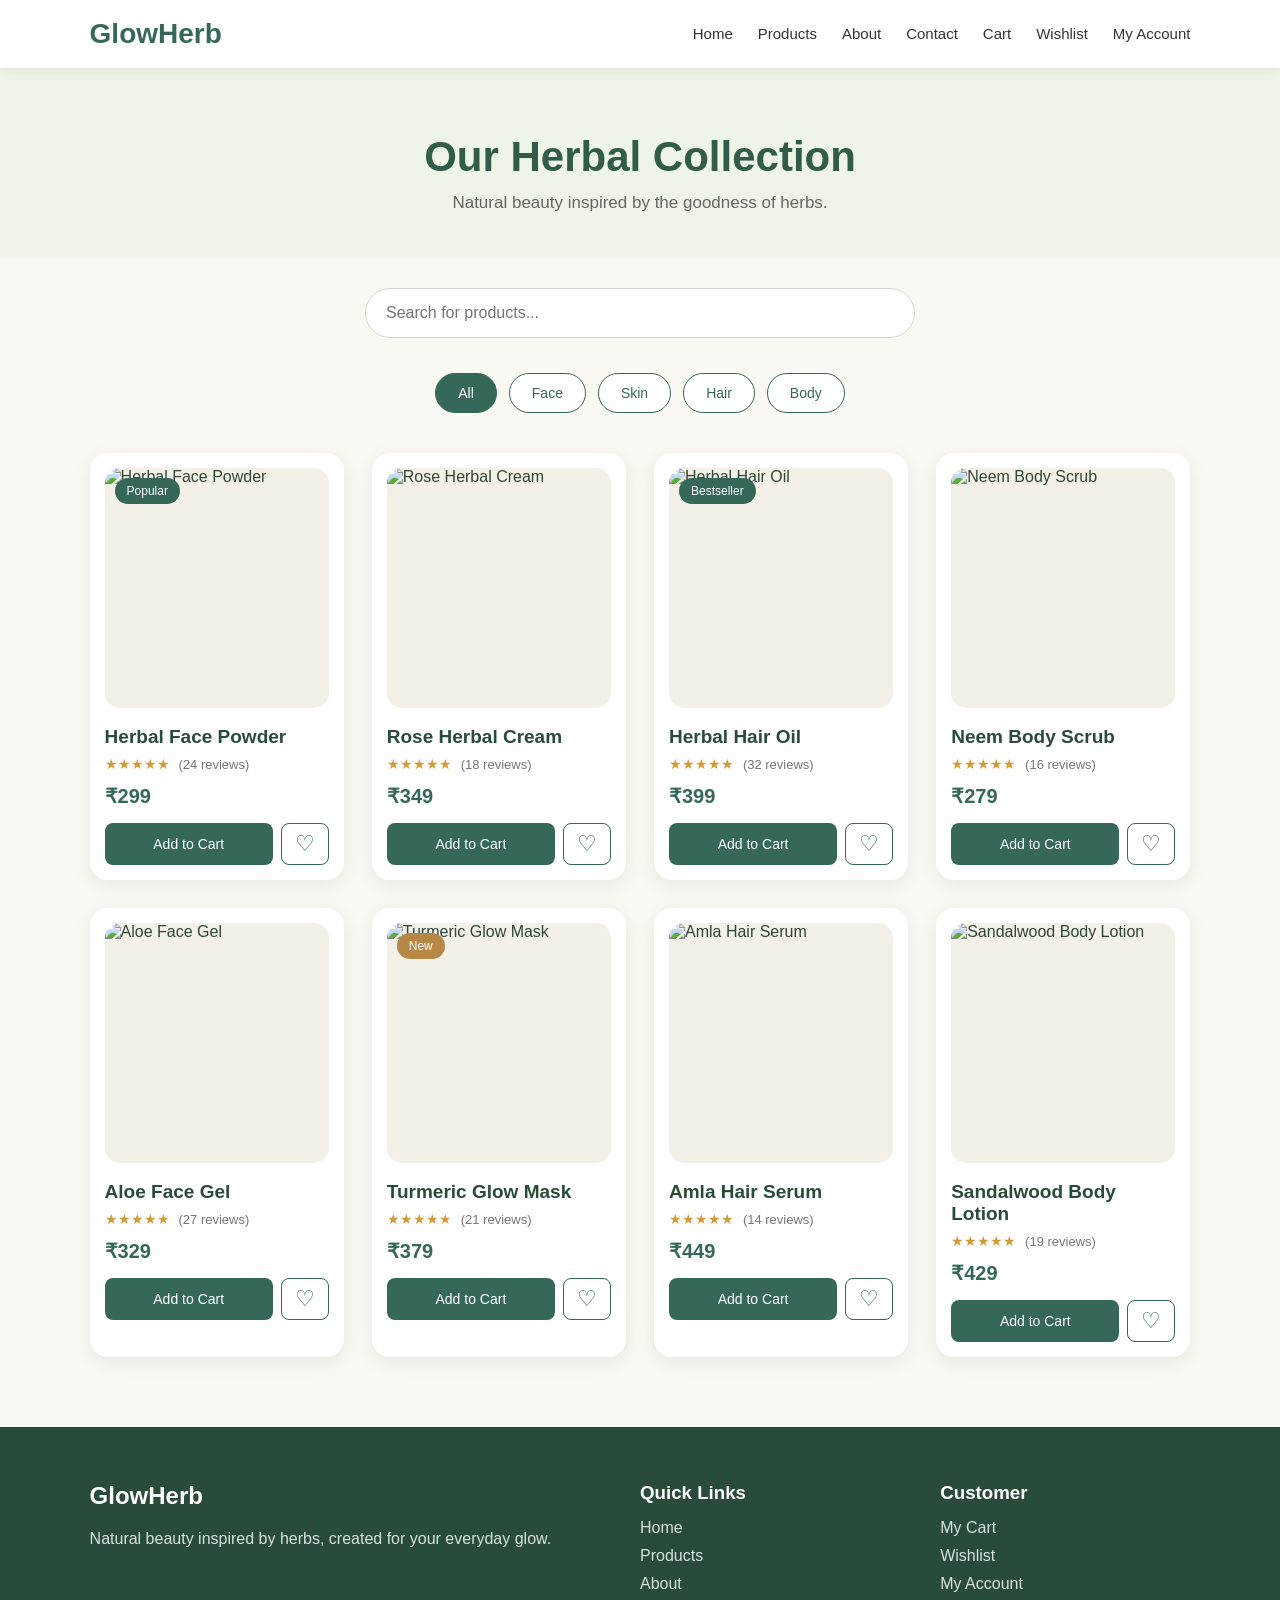
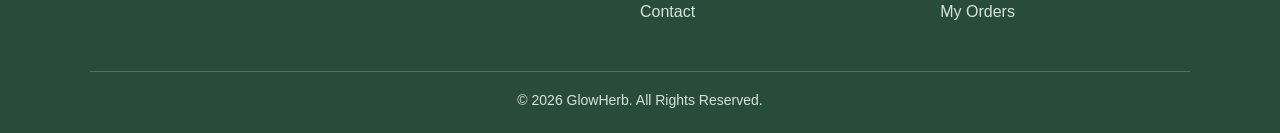
==== products.html @ 76fd3107 "first commit" ====
<!DOCTYPE html>
<html lang="en">

<head>

    <meta charset="UTF-8">

    <meta name="viewport"
          content="width=device-width, initial-scale=1.0">

    <title>GlowHerb | Products</title>

    <style>

        * {
            margin: 0;
            padding: 0;
            box-sizing: border-box;
        }

        body {
            font-family: Arial, sans-serif;
            background: #faf8f2;
            color: #2f4638;
        }

        /* =========================
           NAVBAR
        ========================= */

        .navbar {
            background: #ffffff;
            padding: 18px 7%;
            display: flex;
            align-items: center;
            justify-content: space-between;
            box-shadow: 0 2px 12px rgba(0,0,0,0.08);
            position: sticky;
            top: 0;
            z-index: 1000;
        }

        .logo {
            font-size: 28px;
            font-weight: bold;
            color: #356859;
            text-decoration: none;
        }

        .nav {
            list-style: none;
            display: flex;
            align-items: center;
            gap: 25px;
        }

        .nav li a {
            text-decoration: none;
            color: #333;
            font-size: 15px;
            font-weight: 500;
            transition: 0.3s;
        }

        .nav li a:hover {
            color: #356859;
        }

        /* =========================
           PAGE HEADER
        ========================= */

        .page-header {
            text-align: center;
            padding: 65px 20px 45px;
            background: #eef4e8;
        }

        .page-header h1 {
            font-size: 42px;
            color: #315c48;
            margin-bottom: 12px;
        }

        .page-header p {
            color: #666;
            font-size: 17px;
        }

        /* =========================
           SEARCH
        ========================= */

        .search-section {
            text-align: center;
            padding: 30px 20px 10px;
        }

        .search-box {
            width: 100%;
            max-width: 550px;
            padding: 15px 20px;
            border: 1px solid #d5d5d5;
            border-radius: 30px;
            font-size: 16px;
            outline: none;
            background: white;
        }

        .search-box:focus {
            border-color: #356859;
        }

        /* =========================
           CATEGORIES
        ========================= */

        .categories {
            display: flex;
            justify-content: center;
            flex-wrap: wrap;
            gap: 12px;
            padding: 25px 20px 40px;
        }

        .category-btn {
            border: 1px solid #356859;
            background: white;
            color: #356859;
            padding: 11px 22px;
            border-radius: 25px;
            cursor: pointer;
            font-size: 14px;
            transition: 0.3s;
        }

        .category-btn:hover,
        .category-btn.active {
            background: #356859;
            color: white;
        }

        /* =========================
           PRODUCTS
        ========================= */

        .products-container {
            width: 86%;
            max-width: 1250px;
            margin: auto;
            padding-bottom: 70px;
        }

        .product-grid {
            display: grid;
            grid-template-columns: repeat(4, 1fr);
            gap: 28px;
        }

        /* =========================
           PRODUCT CARD
        ========================= */

        .shop-product-card {
            background: white;
            border-radius: 18px;
            padding: 15px;
            box-shadow: 0 5px 20px rgba(0,0,0,0.07);
            transition: 0.3s;
            position: relative;
        }

        .shop-product-card:hover {
            transform: translateY(-7px);
            box-shadow: 0 10px 28px rgba(0,0,0,0.12);
        }

        /* =========================
           PRODUCT IMAGE
        ========================= */

        .product-image {
            width: 100%;
            height: 240px;
            overflow: hidden;
            border-radius: 15px;
            background: #f3f0e8;
            margin-bottom: 18px;
        }

        .product-image img {
            width: 100%;
            height: 100%;
            object-fit: cover;
            display: block;
            transition: 0.4s ease;
        }

        .shop-product-card:hover
        .product-image img {
            transform: scale(1.06);
        }

        /* =========================
           BADGE
        ========================= */

        .badge {
            position: absolute;
            top: 25px;
            left: 25px;
            background: #356859;
            color: white;
            padding: 6px 12px;
            border-radius: 20px;
            font-size: 12px;
            z-index: 2;
        }

        .badge.new {
            background: #b88746;
        }

        /* =========================
           PRODUCT INFO
        ========================= */

        .product-info h3 {
            font-size: 19px;
            margin-bottom: 8px;
            color: #294c3a;
        }

        .product-info h3 a {
            text-decoration: none;
            color: inherit;
        }

        .product-info h3 a:hover {
            color: #356859;
        }

        .rating {
            color: #d39a38;
            font-size: 14px;
            margin-bottom: 8px;
        }

        .reviews {
            color: #777;
            font-size: 13px;
            margin-left: 5px;
        }

        .price {
            font-size: 20px;
            font-weight: bold;
            color: #356859;
            margin: 12px 0 15px;
        }

        /* =========================
           BUTTONS
        ========================= */

        .product-actions {
            display: flex;
            gap: 8px;
        }

        .cart-btn {
            flex: 1;
            border: none;
            background: #356859;
            color: white;
            padding: 12px 8px;
            border-radius: 8px;
            cursor: pointer;
            font-size: 14px;
            transition: 0.3s;
        }

        .cart-btn:hover {
            background: #294f40;
        }

        .wishlist-btn {
            width: 48px;
            height: 42px;
            border: 1px solid #356859;
            background: white;
            color: #356859;
            border-radius: 8px;
            cursor: pointer;
            font-size: 22px;
            transition: 0.2s;
        }

        .wishlist-btn:hover {
            background: #eef4e8;
            transform: scale(1.05);
        }

        .wishlist-btn.liked {
            color: #d45b5b;
            border-color: #d45b5b;
        }

        /* =========================
           NO PRODUCTS
        ========================= */

        #noProducts {
            display: none;
            text-align: center;
            padding: 50px;
            color: #777;
            font-size: 18px;
        }

        /* =========================
           FOOTER
        ========================= */

        .footer {
            background: #294c3a;
            color: white;
            padding: 55px 7% 25px;
        }

        .footer-content {
            display: grid;
            grid-template-columns: 2fr 1fr 1fr;
            gap: 50px;
            max-width: 1200px;
            margin: auto;
        }

        .footer h2 {
            margin-bottom: 15px;
        }

        .footer h3 {
            margin-bottom: 15px;
        }

        .footer p {
            color: #d8e2dc;
            line-height: 1.7;
        }

        .footer ul {
            list-style: none;
        }

        .footer ul li {
            margin-bottom: 10px;
        }

        .footer ul li a {
            color: #d8e2dc;
            text-decoration: none;
        }

        .footer ul li a:hover {
            color: white;
        }

        .footer-bottom {
            text-align: center;
            border-top: 1px solid rgba(255,255,255,0.2);
            margin-top: 40px;
            padding-top: 20px;
            color: #d8e2dc;
            font-size: 14px;
        }

        /* =========================
           RESPONSIVE
        ========================= */

        @media (max-width: 1000px) {

            .product-grid {
                grid-template-columns: repeat(2, 1fr);
            }

            .nav {
                gap: 15px;
            }

        }

        @media (max-width: 700px) {

            .navbar {
                flex-direction: column;
                gap: 15px;
            }

            .nav {
                flex-wrap: wrap;
                justify-content: center;
            }

            .page-header h1 {
                font-size: 32px;
            }

            .products-container {
                width: 92%;
            }

            .product-grid {
                grid-template-columns: 1fr;
            }

            .footer-content {
                grid-template-columns: 1fr;
                gap: 30px;
            }

        }

    </style>

</head>


<body>


<!-- =========================
     NAVBAR
========================= -->

<header class="navbar">

    <a href="index.html" class="logo">
        GlowHerb
    </a>

    <ul class="nav">

        <li>
            <a href="index.html">Home</a>
        </li>

        <li>
            <a href="products.html">Products</a>
        </li>

        <li>
            <a href="about.html">About</a>
        </li>

        <li>
            <a href="contact.html">Contact</a>
        </li>

        <li>
            <a href="cart.html">Cart</a>
        </li>

        <li>
            <a href="wishlist.html">Wishlist</a>
        </li>

        <li>
            <a href="account.html">My Account</a>
        </li>

    </ul>

</header>


<!-- =========================
     PAGE HEADER
========================= -->

<section class="page-header">

    <h1>Our Herbal Collection</h1>

    <p>
        Natural beauty inspired by the goodness of herbs.
    </p>

</section>


<!-- =========================
     SEARCH
========================= -->

<section class="search-section">

    <input
        type="text"
        id="productSearch"
        class="search-box"
        placeholder="Search for products..."
        onkeyup="searchProducts()"
    >

</section>


<!-- =========================
     CATEGORIES
========================= -->

<div class="categories">

    <button
        class="category-btn active"
        onclick="filterProducts('all', this)">
        All
    </button>

    <button
        class="category-btn"
        onclick="filterProducts('face', this)">
        Face
    </button>

    <button
        class="category-btn"
        onclick="filterProducts('skin', this)">
        Skin
    </button>

    <button
        class="category-btn"
        onclick="filterProducts('hair', this)">
        Hair
    </button>

    <button
        class="category-btn"
        onclick="filterProducts('body', this)">
        Body
    </button>

</div>


<!-- =========================
     PRODUCTS
========================= -->

<section class="products-container">

    <div class="product-grid">


        <!-- 1. HERBAL FACE POWDER -->

        <div
            class="shop-product-card"
            data-category="face"
            data-name="Herbal Face Powder">

            <span class="badge">
                Popular
            </span>

            <div class="product-image">

                <img
                    src="https://encrypted-tbn0.gstatic.com/images?q=tbn:ANd9GcRlNPXxjbjPH6I9CzUcikBup8rhagsNRQUL-su1qIXGRQ&s=10"
                    alt="Herbal Face Powder"
                >

            </div>

            <div class="product-info">

                <h3>
                    <a href="product-details.html">
                        Herbal Face Powder
                    </a>
                </h3>

                <div class="rating">
                    ★★★★★
                    <span class="reviews">
                        (24 reviews)
                    </span>
                </div>

                <div class="price">
                    ₹299
                </div>

                <div class="product-actions">

                    <button
                        class="cart-btn"
                        onclick="addToCart('Herbal Face Powder', 299)">
                        Add to Cart
                    </button>

                    <button
                        class="wishlist-btn"
                        onclick="addToWishlist('Herbal Face Powder', this)">
                        ♡
                    </button>

                </div>

            </div>

        </div>


        <!-- 2. ROSE HERBAL CREAM -->

        <div
            class="shop-product-card"
            data-category="skin"
            data-name="Rose Herbal Cream">

            <div class="product-image">

                <img
                    src="https://encrypted-tbn0.gstatic.com/images?q=tbn:ANd9GcQlZIPCEudwaJ6YuY3DIQvdjZsKfqi0HrUOlmPJVa4z7g&s"
                    alt="Rose Herbal Cream"
                >

            </div>

            <div class="product-info">

                <h3>
                    <a href="product-details.html">
                        Rose Herbal Cream
                    </a>
                </h3>

                <div class="rating">
                    ★★★★★
                    <span class="reviews">
                        (18 reviews)
                    </span>
                </div>

                <div class="price">
                    ₹349
                </div>

                <div class="product-actions">

                    <button
                        class="cart-btn"
                        onclick="addToCart('Rose Herbal Cream', 349)">
                        Add to Cart
                    </button>

                    <button
                        class="wishlist-btn"
                        onclick="addToWishlist('Rose Herbal Cream', this)">
                        ♡
                    </button>

                </div>

            </div>

        </div>


        <!-- 3. HERBAL HAIR OIL -->

        <div
            class="shop-product-card"
            data-category="hair"
            data-name="Herbal Hair Oil">

            <span class="badge">
                Bestseller
            </span>

            <div class="product-image">

                <img
                    src="https://encrypted-tbn0.gstatic.com/images?q=tbn:ANd9GcTChn31-YsgSyecou66Lh6prMOEFir3QmkPQ3OW1TYmJA&s"
                    alt="Herbal Hair Oil"
                >

            </div>

            <div class="product-info">

                <h3>
                    <a href="product-details.html">
                        Herbal Hair Oil
                    </a>
                </h3>

                <div class="rating">
                    ★★★★★
                    <span class="reviews">
                        (32 reviews)
                    </span>
                </div>

                <div class="price">
                    ₹399
                </div>

                <div class="product-actions">

                    <button
                        class="cart-btn"
                        onclick="addToCart('Herbal Hair Oil', 399)">
                        Add to Cart
                    </button>

                    <button
                        class="wishlist-btn"
                        onclick="addToWishlist('Herbal Hair Oil', this)">
                        ♡
                    </button>

                </div>

            </div>

        </div>


        <!-- 4. NEEM BODY SCRUB -->

        <div
            class="shop-product-card"
            data-category="body"
            data-name="Neem Body Scrub">

            <div class="product-image">

                <img
                    src="https://encrypted-tbn0.gstatic.com/images?q=tbn:ANd9GcSsRPvSOndncdkDQ1PsW2mw-Use1zsET8Bz9TQ4KHgz7g&s=10"
                    alt="Neem Body Scrub"
                >

            </div>

            <div class="product-info">

                <h3>
                    <a href="product-details.html">
                        Neem Body Scrub
                    </a>
                </h3>

                <div class="rating">
                    ★★★★★
                    <span class="reviews">
                        (16 reviews)
                    </span>
                </div>

                <div class="price">
                    ₹279
                </div>

                <div class="product-actions">

                    <button
                        class="cart-btn"
                        onclick="addToCart('Neem Body Scrub', 279)">
                        Add to Cart
                    </button>

                    <button
                        class="wishlist-btn"
                        onclick="addToWishlist('Neem Body Scrub', this)">
                        ♡
                    </button>

                </div>

            </div>

        </div>


        <!-- 5. ALOE FACE GEL -->

        <div
            class="shop-product-card"
            data-category="face"
            data-name="Aloe Face Gel">

            <div class="product-image">

                <img
                    src="https://encrypted-tbn0.gstatic.com/images?q=tbn:ANd9GcSG_GAJhB9DFfA7eRcF2cw6TBQVV1kiGZ0d4QGWmfQpyQ&s"
                    alt="Aloe Face Gel"
                >

            </div>

            <div class="product-info">

                <h3>
                    <a href="product-details.html">
                        Aloe Face Gel
                    </a>
                </h3>

                <div class="rating">
                    ★★★★★
                    <span class="reviews">
                        (27 reviews)
                    </span>
                </div>

                <div class="price">
                    ₹329
                </div>

                <div class="product-actions">

                    <button
                        class="cart-btn"
                        onclick="addToCart('Aloe Face Gel', 329)">
                        Add to Cart
                    </button>

                    <button
                        class="wishlist-btn"
                        onclick="addToWishlist('Aloe Face Gel', this)">
                        ♡
                    </button>

                </div>

            </div>

        </div>


        <!-- 6. TURMERIC GLOW MASK -->

        <div
            class="shop-product-card"
            data-category="skin"
            data-name="Turmeric Glow Mask">

            <span class="badge new">
                New
            </span>

            <div class="product-image">

                <img
                    src="https://encrypted-tbn0.gstatic.com/images?q=tbn:ANd9GcQroCTt0hyo6QmTR_OoLbaa2XeKbjiqdY_B5GiTilGGKw&s=10"
                    alt="Turmeric Glow Mask"
                >

            </div>

            <div class="product-info">

                <h3>
                    <a href="product-details.html">
                        Turmeric Glow Mask
                    </a>
                </h3>

                <div class="rating">
                    ★★★★★
                    <span class="reviews">
                        (21 reviews)
                    </span>
                </div>

                <div class="price">
                    ₹379
                </div>

                <div class="product-actions">

                    <button
                        class="cart-btn"
                        onclick="addToCart('Turmeric Glow Mask', 379)">
                        Add to Cart
                    </button>

                    <button
                        class="wishlist-btn"
                        onclick="addToWishlist('Turmeric Glow Mask', this)">
                        ♡
                    </button>

                </div>

            </div>

        </div>


        <!-- 7. AMLA HAIR SERUM -->

        <div
            class="shop-product-card"
            data-category="hair"
            data-name="Amla Hair Serum">

            <div class="product-image">

                <img
                    src="https://encrypted-tbn0.gstatic.com/images?q=tbn:ANd9GcRXXQjsYiYeZhdb4OSDiE7cIADjf6LnVVhhQ9aerqqoLQ&s=10"
                    alt="Amla Hair Serum"
                >

            </div>

            <div class="product-info">

                <h3>
                    <a href="product-details.html">
                        Amla Hair Serum
                    </a>
                </h3>

                <div class="rating">
                    ★★★★★
                    <span class="reviews">
                        (14 reviews)
                    </span>
                </div>

                <div class="price">
                    ₹449
                </div>

                <div class="product-actions">

                    <button
                        class="cart-btn"
                        onclick="addToCart('Amla Hair Serum', 449)">
                        Add to Cart
                    </button>

                    <button
                        class="wishlist-btn"
                        onclick="addToWishlist('Amla Hair Serum', this)">
                        ♡
                    </button>

                </div>

            </div>

        </div>


        <!-- 8. SANDALWOOD BODY LOTION -->

        <div
            class="shop-product-card"
            data-category="body"
            data-name="Sandalwood Body Lotion">

            <div class="product-image">

                <img
                    src="https://encrypted-tbn0.gstatic.com/images?q=tbn:ANd9GcQoY1R7y7E48O2o6ID4LT_a1xLciwm7qNx3wDuEMatw9w&s"
                    alt="Sandalwood Body Lotion"
                >

            </div>

            <div class="product-info">

                <h3>
                    <a href="product-details.html">
                        Sandalwood Body Lotion
                    </a>
                </h3>

                <div class="rating">
                    ★★★★★
                    <span class="reviews">
                        (19 reviews)
                    </span>
                </div>

                <div class="price">
                    ₹429
                </div>

                <div class="product-actions">

                    <button
                        class="cart-btn"
                        onclick="addToCart('Sandalwood Body Lotion', 429)">
                        Add to Cart
                    </button>

                    <button
                        class="wishlist-btn"
                        onclick="addToWishlist('Sandalwood Body Lotion', this)">
                        ♡
                    </button>

                </div>

            </div>

        </div>


    </div>


    <div id="noProducts">
        No products found. Try another search.
    </div>

</section>


<!-- =========================
     FOOTER
========================= -->

<footer class="footer">

    <div class="footer-content">

        <div>

            <h2>
                GlowHerb
            </h2>

            <p>
                Natural beauty inspired by herbs,
                created for your everyday glow.
            </p>

        </div>


        <div>

            <h3>
                Quick Links
            </h3>

            <ul>

                <li>
                    <a href="index.html">
                        Home
                    </a>
                </li>

                <li>
                    <a href="products.html">
                        Products
                    </a>
                </li>

                <li>
                    <a href="about.html">
                        About
                    </a>
                </li>

                <li>
                    <a href="contact.html">
                        Contact
                    </a>
                </li>

            </ul>

        </div>


        <div>

            <h3>
                Customer
            </h3>

            <ul>

                <li>
                    <a href="cart.html">
                        My Cart
                    </a>
                </li>

                <li>
                    <a href="wishlist.html">
                        Wishlist
                    </a>
                </li>

                <li>
                    <a href="account.html">
                        My Account
                    </a>
                </li>

                <li>
                    <a href="orders.html">
                        My Orders
                    </a>
                </li>

            </ul>

        </div>

    </div>


    <div class="footer-bottom">

        © 2026 GlowHerb. All Rights Reserved.

    </div>

</footer>


<script>

    /* =========================
       ADD TO CART
    ========================= */

    function addToCart(name, price) {

        let cart =
            JSON.parse(
                localStorage.getItem("cart")
            ) || [];

        let existingProduct =
            cart.find(
                product =>
                product.name === name
            );

        if (existingProduct) {

            existingProduct.quantity++;

        } else {

            cart.push({

                name: name,

                price: price,

                quantity: 1

            });

        }

        localStorage.setItem(
            "cart",
            JSON.stringify(cart)
        );

        alert(
            name +
            " added to cart!"
        );

    }


    /* =========================
       ADD TO WISHLIST
    ========================= */

    function addToWishlist(name, button) {

        let wishlist =
            JSON.parse(
                localStorage.getItem("wishlist")
            ) || [];

        if (
            wishlist.includes(name)
        ) {

            alert(
                name +
                " is already in your wishlist!"
            );

            button.innerHTML = "♥";

            button.classList.add(
                "liked"
            );

            return;

        }

        wishlist.push(name);

        localStorage.setItem(
            "wishlist",
            JSON.stringify(wishlist)
        );

        button.innerHTML = "♥";

        button.classList.add(
            "liked"
        );

        alert(
            name +
            " added to wishlist!"
        );

    }


    /* =========================
       FILTER PRODUCTS
    ========================= */

    function filterProducts(
        category,
        button
    ) {

        const products =
            document.querySelectorAll(
                ".shop-product-card"
            );

        const buttons =
            document.querySelectorAll(
                ".category-btn"
            );

        buttons.forEach(
            function(btn) {

                btn.classList.remove(
                    "active"
                );

            }
        );

        if (button) {

            button.classList.add(
                "active"
            );

        }

        let visibleProducts = 0;

        products.forEach(
            function(product) {

                const productCategory =
                    product.getAttribute(
                        "data-category"
                    );

                if (
                    category === "all" ||
                    productCategory === category
                ) {

                    product.style.display =
                        "block";

                    visibleProducts++;

                } else {

                    product.style.display =
                        "none";

                }

            }
        );

        const noProducts =
            document.getElementById(
                "noProducts"
            );

        if (visibleProducts === 0) {

            noProducts.style.display =
                "block";

        } else {

            noProducts.style.display =
                "none";

        }

    }


    /* =========================
       SEARCH PRODUCTS
    ========================= */

    function searchProducts() {

        const searchInput =
            document.getElementById(
                "productSearch"
            );

        const searchText =
            searchInput.value
            .toLowerCase()
            .trim();

        const products =
            document.querySelectorAll(
                ".shop-product-card"
            );

        let visibleProducts = 0;

        products.forEach(
            function(product) {

                const productName =
                    product
                    .getAttribute(
                        "data-name"
                    )
                    .toLowerCase();

                if (
                    productName.includes(
                        searchText
                    )
                ) {

                    product.style.display =
                        "block";

                    visibleProducts++;

                } else {

                    product.style.display =
                        "none";

                }

            }
        );

        const noProducts =
            document.getElementById(
                "noProducts"
            );

        if (visibleProducts === 0) {

            noProducts.style.display =
                "block";

        } else {

            noProducts.style.display =
                "none";

        }

    }

</script>


</body>

</html>
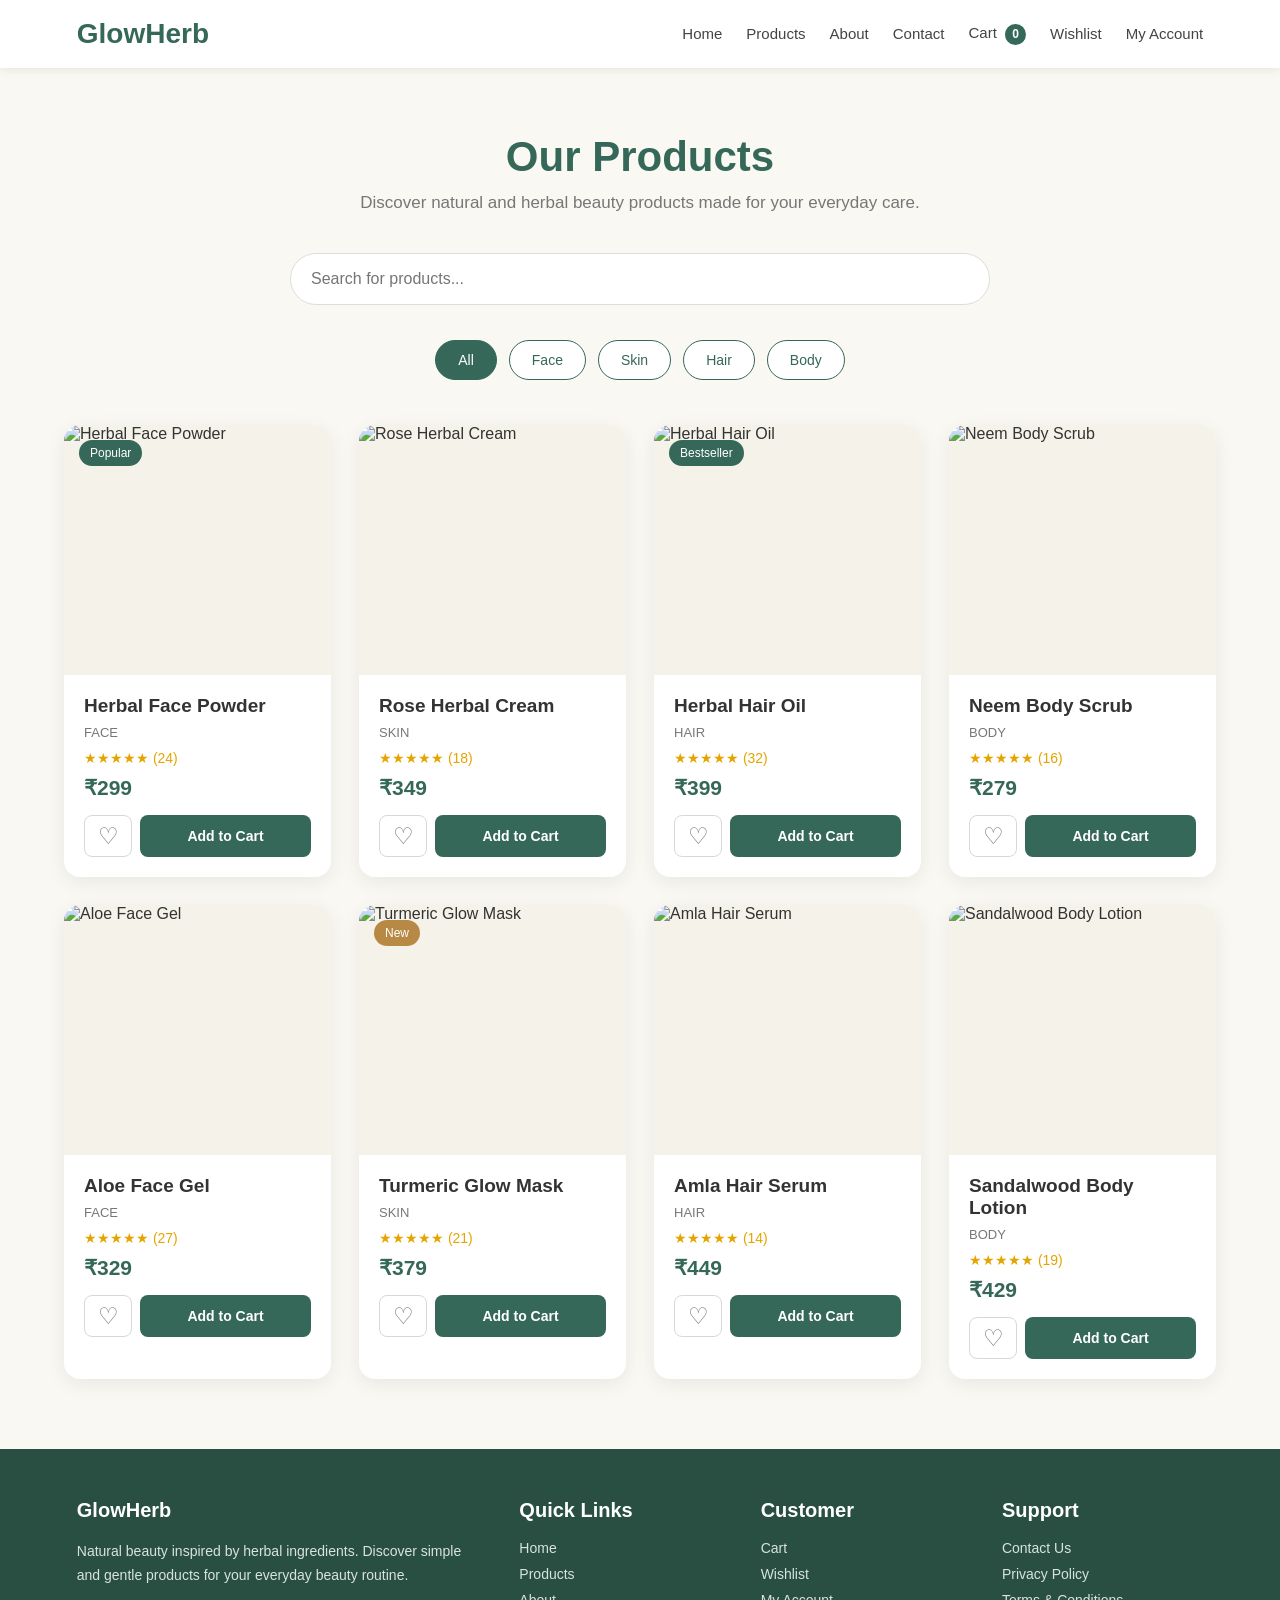
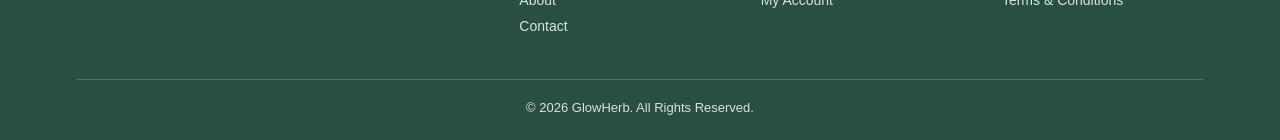
==== commit ada967ae: "update" ====
--- a/products.html
+++ b/products.html
@@ -1,17 +1,12 @@
 <!DOCTYPE html>
 <html lang="en">
-
 <head>
-
     <meta charset="UTF-8">
-
-    <meta name="viewport"
-          content="width=device-width, initial-scale=1.0">
-
-    <title>GlowHerb | Products</title>
+    <meta name="viewport" content="width=device-width, initial-scale=1.0">
+
+    <title>GlowHerb - Products</title>
 
     <style>
-
         * {
             margin: 0;
             padding: 0;
@@ -21,23 +16,25 @@
         body {
             font-family: Arial, sans-serif;
             background: #faf8f2;
-            color: #2f4638;
-        }
-
-        /* =========================
-           NAVBAR
-        ========================= */
-
-        .navbar {
-            background: #ffffff;
-            padding: 18px 7%;
+            color: #333;
+        }
+
+        /* NAVBAR */
+
+        header {
+            background: white;
+            padding: 18px 6%;
+            box-shadow: 0 2px 10px rgba(0,0,0,0.08);
+            position: sticky;
+            top: 0;
+            z-index: 1000;
+        }
+
+        nav {
             display: flex;
             align-items: center;
             justify-content: space-between;
-            box-shadow: 0 2px 12px rgba(0,0,0,0.08);
-            position: sticky;
-            top: 0;
-            z-index: 1000;
+            gap: 30px;
         }
 
         .logo {
@@ -47,60 +44,69 @@
             text-decoration: none;
         }
 
-        .nav {
-            list-style: none;
+        .nav-links {
             display: flex;
             align-items: center;
-            gap: 25px;
-        }
-
-        .nav li a {
+            gap: 24px;
+            list-style: none;
+        }
+
+        .nav-links a {
             text-decoration: none;
-            color: #333;
+            color: #444;
             font-size: 15px;
             font-weight: 500;
-            transition: 0.3s;
-        }
-
-        .nav li a:hover {
+        }
+
+        .nav-links a:hover {
             color: #356859;
         }
 
-        /* =========================
-           PAGE HEADER
-        ========================= */
+        .cart-count {
+            display: inline-flex;
+            align-items: center;
+            justify-content: center;
+            min-width: 21px;
+            height: 21px;
+            padding: 0 6px;
+            margin-left: 4px;
+            border-radius: 50px;
+            background: #356859;
+            color: white;
+            font-size: 12px;
+            font-weight: bold;
+        }
+
+        /* PAGE HEADER */
 
         .page-header {
             text-align: center;
-            padding: 65px 20px 45px;
-            background: #eef4e8;
+            padding: 65px 20px 40px;
         }
 
         .page-header h1 {
             font-size: 42px;
-            color: #315c48;
+            color: #356859;
             margin-bottom: 12px;
         }
 
         .page-header p {
-            color: #666;
             font-size: 17px;
-        }
-
-        /* =========================
-           SEARCH
-        ========================= */
+            color: #777;
+        }
+
+        /* SEARCH */
 
         .search-section {
-            text-align: center;
-            padding: 30px 20px 10px;
+            width: 90%;
+            max-width: 700px;
+            margin: 0 auto 35px;
         }
 
         .search-box {
             width: 100%;
-            max-width: 550px;
-            padding: 15px 20px;
-            border: 1px solid #d5d5d5;
+            padding: 16px 20px;
+            border: 1px solid #ddd;
             border-radius: 30px;
             font-size: 16px;
             outline: none;
@@ -111,23 +117,22 @@
             border-color: #356859;
         }
 
-        /* =========================
-           CATEGORIES
-        ========================= */
-
-        .categories {
+        /* CATEGORY */
+
+        .category-section {
             display: flex;
             justify-content: center;
             flex-wrap: wrap;
             gap: 12px;
-            padding: 25px 20px 40px;
+            margin-bottom: 45px;
+            padding: 0 20px;
         }
 
         .category-btn {
+            padding: 11px 22px;
             border: 1px solid #356859;
             background: white;
             color: #356859;
-            padding: 11px 22px;
             border-radius: 25px;
             cursor: pointer;
             font-size: 14px;
@@ -140,52 +145,40 @@
             color: white;
         }
 
-        /* =========================
-           PRODUCTS
-        ========================= */
+        /* PRODUCTS */
 
         .products-container {
-            width: 86%;
+            width: 90%;
             max-width: 1250px;
             margin: auto;
-            padding-bottom: 70px;
-        }
-
-        .product-grid {
             display: grid;
             grid-template-columns: repeat(4, 1fr);
             gap: 28px;
-        }
-
-        /* =========================
-           PRODUCT CARD
-        ========================= */
+            padding-bottom: 70px;
+        }
 
         .shop-product-card {
             background: white;
-            border-radius: 18px;
-            padding: 15px;
+            border-radius: 16px;
+            overflow: hidden;
             box-shadow: 0 5px 20px rgba(0,0,0,0.07);
             transition: 0.3s;
             position: relative;
         }
 
         .shop-product-card:hover {
-            transform: translateY(-7px);
+            transform: translateY(-6px);
             box-shadow: 0 10px 28px rgba(0,0,0,0.12);
         }
-
-        /* =========================
-           PRODUCT IMAGE
-        ========================= */
 
         .product-image {
             width: 100%;
-            height: 240px;
+            height: 250px;
+            background: #f5f2e9;
+            display: flex;
+            align-items: center;
+            justify-content: center;
             overflow: hidden;
-            border-radius: 15px;
-            background: #f3f0e8;
-            margin-bottom: 18px;
         }
 
         .product-image img {
@@ -193,306 +186,280 @@
             height: 100%;
             object-fit: cover;
             display: block;
-            transition: 0.4s ease;
-        }
-
-        .shop-product-card:hover
-        .product-image img {
-            transform: scale(1.06);
-        }
-
-        /* =========================
-           BADGE
-        ========================= */
+        }
+
+        .product-content {
+            padding: 20px;
+        }
+
+        .product-content h3 {
+            color: #333;
+            font-size: 19px;
+            margin-bottom: 8px;
+        }
+
+        .category-name {
+            color: #777;
+            font-size: 13px;
+            margin-bottom: 10px;
+            text-transform: uppercase;
+        }
+
+        .rating {
+            color: #e5a400;
+            font-size: 14px;
+            margin-bottom: 10px;
+        }
+
+        .price {
+            color: #356859;
+            font-size: 21px;
+            font-weight: bold;
+            margin-bottom: 15px;
+        }
+
+        .product-actions {
+            display: flex;
+            gap: 8px;
+        }
+
+        .add-cart-btn {
+            flex: 1;
+            padding: 12px 10px;
+            border: none;
+            background: #356859;
+            color: white;
+            border-radius: 8px;
+            cursor: pointer;
+            font-size: 14px;
+            font-weight: bold;
+        }
+
+        .add-cart-btn:hover {
+            background: #294f43;
+        }
+
+        /* WISHLIST */
+
+        .wishlist-btn {
+            width: 48px;
+            height: 42px;
+            border: 1px solid #d8d8d8;
+            background: white;
+            color: #777;
+            border-radius: 8px;
+            cursor: pointer;
+            font-size: 23px;
+            transition: 0.25s;
+        }
+
+        .wishlist-btn:hover {
+            background: #fff1f2;
+            color: #e63946;
+            border-color: #e63946;
+        }
+
+        .wishlist-btn.active {
+            color: #e63946;
+            background: #fff0f1;
+            border-color: #e63946;
+        }
+
+        /* BADGE */
 
         .badge {
             position: absolute;
-            top: 25px;
-            left: 25px;
+            top: 15px;
+            left: 15px;
             background: #356859;
             color: white;
-            padding: 6px 12px;
+            padding: 6px 11px;
             border-radius: 20px;
             font-size: 12px;
             z-index: 2;
         }
 
         .badge.new {
-            background: #b88746;
-        }
-
-        /* =========================
-           PRODUCT INFO
-        ========================= */
-
-        .product-info h3 {
-            font-size: 19px;
-            margin-bottom: 8px;
-            color: #294c3a;
-        }
-
-        .product-info h3 a {
-            text-decoration: none;
-            color: inherit;
-        }
-
-        .product-info h3 a:hover {
-            color: #356859;
-        }
-
-        .rating {
-            color: #d39a38;
-            font-size: 14px;
-            margin-bottom: 8px;
-        }
-
-        .reviews {
-            color: #777;
-            font-size: 13px;
-            margin-left: 5px;
-        }
-
-        .price {
-            font-size: 20px;
-            font-weight: bold;
-            color: #356859;
-            margin: 12px 0 15px;
-        }
-
-        /* =========================
-           BUTTONS
-        ========================= */
-
-        .product-actions {
-            display: flex;
-            gap: 8px;
-        }
-
-        .cart-btn {
-            flex: 1;
-            border: none;
-            background: #356859;
-            color: white;
-            padding: 12px 8px;
-            border-radius: 8px;
-            cursor: pointer;
-            font-size: 14px;
-            transition: 0.3s;
-        }
-
-        .cart-btn:hover {
-            background: #294f40;
-        }
-
-        .wishlist-btn {
-            width: 48px;
-            height: 42px;
-            border: 1px solid #356859;
-            background: white;
-            color: #356859;
-            border-radius: 8px;
-            cursor: pointer;
-            font-size: 22px;
-            transition: 0.2s;
-        }
-
-        .wishlist-btn:hover {
-            background: #eef4e8;
-            transform: scale(1.05);
-        }
-
-        .wishlist-btn.liked {
-            color: #d45b5b;
-            border-color: #d45b5b;
-        }
-
-        /* =========================
-           NO PRODUCTS
-        ========================= */
+            background: #b88945;
+        }
+
+        /* NO PRODUCTS */
 
         #noProducts {
             display: none;
             text-align: center;
-            padding: 50px;
+            padding: 50px 20px;
             color: #777;
             font-size: 18px;
-        }
-
-        /* =========================
-           FOOTER
-        ========================= */
-
-        .footer {
-            background: #294c3a;
+            grid-column: 1 / -1;
+        }
+
+        /* FOOTER */
+
+        footer {
+            background: #294f43;
             color: white;
-            padding: 55px 7% 25px;
-        }
-
-        .footer-content {
-            display: grid;
-            grid-template-columns: 2fr 1fr 1fr;
-            gap: 50px;
+            padding: 50px 6% 25px;
+        }
+
+        .footer-container {
             max-width: 1200px;
             margin: auto;
-        }
-
-        .footer h2 {
-            margin-bottom: 15px;
-        }
-
-        .footer h3 {
-            margin-bottom: 15px;
-        }
-
-        .footer p {
-            color: #d8e2dc;
+            display: grid;
+            grid-template-columns: 2fr 1fr 1fr 1fr;
+            gap: 40px;
+        }
+
+        .footer-box h3 {
+            margin-bottom: 18px;
+            font-size: 20px;
+        }
+
+        .footer-box p {
+            color: #d8e3df;
             line-height: 1.7;
-        }
-
-        .footer ul {
-            list-style: none;
-        }
-
-        .footer ul li {
+            font-size: 14px;
+        }
+
+        .footer-box a {
+            display: block;
+            color: #d8e3df;
+            text-decoration: none;
             margin-bottom: 10px;
-        }
-
-        .footer ul li a {
-            color: #d8e2dc;
-            text-decoration: none;
-        }
-
-        .footer ul li a:hover {
+            font-size: 14px;
+        }
+
+        .footer-box a:hover {
             color: white;
         }
 
         .footer-bottom {
+            border-top: 1px solid rgba(255,255,255,0.2);
+            margin-top: 35px;
+            padding-top: 20px;
             text-align: center;
-            border-top: 1px solid rgba(255,255,255,0.2);
-            margin-top: 40px;
-            padding-top: 20px;
-            color: #d8e2dc;
-            font-size: 14px;
-        }
-
-        /* =========================
-           RESPONSIVE
-        ========================= */
-
-        @media (max-width: 1000px) {
-
-            .product-grid {
+            color: #d8e3df;
+            font-size: 13px;
+        }
+
+        /* RESPONSIVE */
+
+        @media (max-width: 1050px) {
+
+            .products-container {
+                grid-template-columns: repeat(3, 1fr);
+            }
+
+            .footer-container {
                 grid-template-columns: repeat(2, 1fr);
             }
-
-            .nav {
-                gap: 15px;
+        }
+
+        @media (max-width: 750px) {
+
+            nav {
+                flex-direction: column;
             }
 
-        }
-
-        @media (max-width: 700px) {
-
-            .navbar {
-                flex-direction: column;
-                gap: 15px;
-            }
-
-            .nav {
+            .nav-links {
                 flex-wrap: wrap;
                 justify-content: center;
             }
 
+            .products-container {
+                grid-template-columns: repeat(2, 1fr);
+            }
+
             .page-header h1 {
-                font-size: 32px;
+                font-size: 34px;
             }
+        }
+
+        @media (max-width: 500px) {
 
             .products-container {
+                grid-template-columns: 1fr;
                 width: 92%;
             }
 
-            .product-grid {
+            .product-image {
+                height: 280px;
+            }
+
+            .footer-container {
                 grid-template-columns: 1fr;
             }
-
-            .footer-content {
-                grid-template-columns: 1fr;
-                gap: 30px;
-            }
-
-        }
-
+        }
     </style>
-
 </head>
 
-
 <body>
 
 
-<!-- =========================
-     NAVBAR
-========================= -->
-
-<header class="navbar">
-
-    <a href="index.html" class="logo">
-        GlowHerb
-    </a>
-
-    <ul class="nav">
-
-        <li>
-            <a href="index.html">Home</a>
-        </li>
-
-        <li>
-            <a href="products.html">Products</a>
-        </li>
-
-        <li>
-            <a href="about.html">About</a>
-        </li>
-
-        <li>
-            <a href="contact.html">Contact</a>
-        </li>
-
-        <li>
-            <a href="cart.html">Cart</a>
-        </li>
-
-        <li>
-            <a href="wishlist.html">Wishlist</a>
-        </li>
-
-        <li>
-            <a href="account.html">My Account</a>
-        </li>
-
-    </ul>
+<!-- ================= NAVBAR ================= -->
+
+<header>
+
+    <nav>
+
+        <a href="index.html" class="logo">
+            GlowHerb
+        </a>
+
+        <ul class="nav-links">
+
+            <li>
+                <a href="index.html">Home</a>
+            </li>
+
+            <li>
+                <a href="products.html">Products</a>
+            </li>
+
+            <li>
+                <a href="about.html">About</a>
+            </li>
+
+            <li>
+                <a href="contact.html">Contact</a>
+            </li>
+
+            <li>
+                <a href="cart.html">
+                    Cart
+                    <span id="cartCount" class="cart-count">0</span>
+                </a>
+            </li>
+
+            <li>
+                <a href="wishlist.html">Wishlist</a>
+            </li>
+
+            <li>
+                <a href="account.html">My Account</a>
+            </li>
+
+        </ul>
+
+    </nav>
 
 </header>
 
 
-<!-- =========================
-     PAGE HEADER
-========================= -->
+<!-- ================= PAGE HEADER ================= -->
 
 <section class="page-header">
 
-    <h1>Our Herbal Collection</h1>
+    <h1>Our Products</h1>
 
     <p>
-        Natural beauty inspired by the goodness of herbs.
+        Discover natural and herbal beauty products made for your everyday care.
     </p>
 
 </section>
 
 
-<!-- =========================
-     SEARCH
-========================= -->
+<!-- ================= SEARCH ================= -->
 
 <section class="search-section">
 
@@ -507,11 +474,9 @@
 </section>
 
 
-<!-- =========================
-     CATEGORIES
-========================= -->
-
-<div class="categories">
+<!-- ================= CATEGORY BUTTONS ================= -->
+
+<section class="category-section">
 
     <button
         class="category-btn active"
@@ -543,580 +508,530 @@
         Body
     </button>
 
-</div>
-
-
-<!-- =========================
-     PRODUCTS
-========================= -->
+</section>
+
+
+<!-- ================= PRODUCTS ================= -->
 
 <section class="products-container">
 
-    <div class="product-grid">
-
-
-        <!-- 1. HERBAL FACE POWDER -->
-
-        <div
-            class="shop-product-card"
-            data-category="face"
-            data-name="Herbal Face Powder">
-
-            <span class="badge">
-                Popular
-            </span>
-
-            <div class="product-image">
-
-                <img
-                    src="https://encrypted-tbn0.gstatic.com/images?q=tbn:ANd9GcRlNPXxjbjPH6I9CzUcikBup8rhagsNRQUL-su1qIXGRQ&s=10"
-                    alt="Herbal Face Powder"
-                >
+
+    <!-- 1. HERBAL FACE POWDER -->
+
+    <div
+        class="shop-product-card"
+        data-name="Herbal Face Powder"
+        data-category="face">
+
+        <span class="badge">
+            Popular
+        </span>
+
+        <div class="product-image">
+
+            <img
+                src="https://encrypted-tbn0.gstatic.com/images?q=tbn:ANd9GcRlNPXxjbjPH6I9CzUcikBup8rhagsNRQUL-su1qIXGRQ&s=10"
+                alt="Herbal Face Powder"
+            >
+
+        </div>
+
+        <div class="product-content">
+
+            <h3>
+                Herbal Face Powder
+            </h3>
+
+            <p class="category-name">
+                Face
+            </p>
+
+            <p class="rating">
+                ★★★★★ (24)
+            </p>
+
+            <p class="price">
+                ₹299
+            </p>
+
+            <div class="product-actions">
+
+                <button
+                    class="wishlist-btn"
+                    data-name="Herbal Face Powder"
+                    onclick="addToWishlist('Herbal Face Powder', 299, this)">
+                    ♡
+                </button>
+
+                <button
+                    class="add-cart-btn"
+                    onclick="addToCart('Herbal Face Powder', 299)">
+                    Add to Cart
+                </button>
 
             </div>
 
-            <div class="product-info">
-
-                <h3>
-                    <a href="product-details.html">
-                        Herbal Face Powder
-                    </a>
-                </h3>
-
-                <div class="rating">
-                    ★★★★★
-                    <span class="reviews">
-                        (24 reviews)
-                    </span>
-                </div>
-
-                <div class="price">
-                    ₹299
-                </div>
-
-                <div class="product-actions">
-
-                    <button
-                        class="cart-btn"
-                        onclick="addToCart('Herbal Face Powder', 299)">
-                        Add to Cart
-                    </button>
-
-                    <button
-                        class="wishlist-btn"
-                        onclick="addToWishlist('Herbal Face Powder', this)">
-                        ♡
-                    </button>
-
-                </div>
+        </div>
+
+    </div>
+
+
+    <!-- 2. ROSE HERBAL CREAM -->
+
+    <div
+        class="shop-product-card"
+        data-name="Rose Herbal Cream"
+        data-category="skin">
+
+        <div class="product-image">
+
+            <img
+                src="https://encrypted-tbn0.gstatic.com/images?q=tbn:ANd9GcQlZIPCEudwaJ6YuY3DIQvdjZsKfqi0HrUOlmPJVa4z7g&s"
+                alt="Rose Herbal Cream"
+            >
+
+        </div>
+
+        <div class="product-content">
+
+            <h3>
+                Rose Herbal Cream
+            </h3>
+
+            <p class="category-name">
+                Skin
+            </p>
+
+            <p class="rating">
+                ★★★★★ (18)
+            </p>
+
+            <p class="price">
+                ₹349
+            </p>
+
+            <div class="product-actions">
+
+                <button
+                    class="wishlist-btn"
+                    data-name="Rose Herbal Cream"
+                    onclick="addToWishlist('Rose Herbal Cream', 349, this)">
+                    ♡
+                </button>
+
+                <button
+                    class="add-cart-btn"
+                    onclick="addToCart('Rose Herbal Cream', 349)">
+                    Add to Cart
+                </button>
 
             </div>
 
         </div>
 
-
-        <!-- 2. ROSE HERBAL CREAM -->
-
-        <div
-            class="shop-product-card"
-            data-category="skin"
-            data-name="Rose Herbal Cream">
-
-            <div class="product-image">
-
-                <img
-                    src="https://encrypted-tbn0.gstatic.com/images?q=tbn:ANd9GcQlZIPCEudwaJ6YuY3DIQvdjZsKfqi0HrUOlmPJVa4z7g&s"
-                    alt="Rose Herbal Cream"
-                >
+    </div>
+
+
+    <!-- 3. HERBAL HAIR OIL -->
+
+    <div
+        class="shop-product-card"
+        data-name="Herbal Hair Oil"
+        data-category="hair">
+
+        <span class="badge">
+            Bestseller
+        </span>
+
+        <div class="product-image">
+
+            <img
+                src="https://encrypted-tbn0.gstatic.com/images?q=tbn:ANd9GcTChn31-YsgSyecou66Lh6prMOEFir3QmkPQ3OW1TYmJA&s"
+                alt="Herbal Hair Oil"
+            >
+
+        </div>
+
+        <div class="product-content">
+
+            <h3>
+                Herbal Hair Oil
+            </h3>
+
+            <p class="category-name">
+                Hair
+            </p>
+
+            <p class="rating">
+                ★★★★★ (32)
+            </p>
+
+            <p class="price">
+                ₹399
+            </p>
+
+            <div class="product-actions">
+
+                <button
+                    class="wishlist-btn"
+                    data-name="Herbal Hair Oil"
+                    onclick="addToWishlist('Herbal Hair Oil', 399, this)">
+                    ♡
+                </button>
+
+                <button
+                    class="add-cart-btn"
+                    onclick="addToCart('Herbal Hair Oil', 399)">
+                    Add to Cart
+                </button>
 
             </div>
 
-            <div class="product-info">
-
-                <h3>
-                    <a href="product-details.html">
-                        Rose Herbal Cream
-                    </a>
-                </h3>
-
-                <div class="rating">
-                    ★★★★★
-                    <span class="reviews">
-                        (18 reviews)
-                    </span>
-                </div>
-
-                <div class="price">
-                    ₹349
-                </div>
-
-                <div class="product-actions">
-
-                    <button
-                        class="cart-btn"
-                        onclick="addToCart('Rose Herbal Cream', 349)">
-                        Add to Cart
-                    </button>
-
-                    <button
-                        class="wishlist-btn"
-                        onclick="addToWishlist('Rose Herbal Cream', this)">
-                        ♡
-                    </button>
-
-                </div>
+        </div>
+
+    </div>
+
+
+    <!-- 4. NEEM BODY SCRUB -->
+
+    <div
+        class="shop-product-card"
+        data-name="Neem Body Scrub"
+        data-category="body">
+
+        <div class="product-image">
+
+            <img
+                src="https://encrypted-tbn0.gstatic.com/images?q=tbn:ANd9GcSsRPvSOndncdkDQ1PsW2mw-Use1zsET8Bz9TQ4KHgz7g&s=10"
+                alt="Neem Body Scrub"
+            >
+
+        </div>
+
+        <div class="product-content">
+
+            <h3>
+                Neem Body Scrub
+            </h3>
+
+            <p class="category-name">
+                Body
+            </p>
+
+            <p class="rating">
+                ★★★★★ (16)
+            </p>
+
+            <p class="price">
+                ₹279
+            </p>
+
+            <div class="product-actions">
+
+                <button
+                    class="wishlist-btn"
+                    data-name="Neem Body Scrub"
+                    onclick="addToWishlist('Neem Body Scrub', 279, this)">
+                    ♡
+                </button>
+
+                <button
+                    class="add-cart-btn"
+                    onclick="addToCart('Neem Body Scrub', 279)">
+                    Add to Cart
+                </button>
 
             </div>
 
         </div>
 
-
-        <!-- 3. HERBAL HAIR OIL -->
-
-        <div
-            class="shop-product-card"
-            data-category="hair"
-            data-name="Herbal Hair Oil">
-
-            <span class="badge">
-                Bestseller
-            </span>
-
-            <div class="product-image">
-
-                <img
-                    src="https://encrypted-tbn0.gstatic.com/images?q=tbn:ANd9GcTChn31-YsgSyecou66Lh6prMOEFir3QmkPQ3OW1TYmJA&s"
-                    alt="Herbal Hair Oil"
-                >
+    </div>
+
+
+    <!-- 5. ALOE FACE GEL -->
+
+    <div
+        class="shop-product-card"
+        data-name="Aloe Face Gel"
+        data-category="face">
+
+        <div class="product-image">
+
+            <img
+                src="https://encrypted-tbn0.gstatic.com/images?q=tbn:ANd9GcSG_GAJhB9DFfA7eRcF2cw6TBQVV1kiGZ0d4QGWmfQpyQ&s"
+                alt="Aloe Face Gel"
+            >
+
+        </div>
+
+        <div class="product-content">
+
+            <h3>
+                Aloe Face Gel
+            </h3>
+
+            <p class="category-name">
+                Face
+            </p>
+
+            <p class="rating">
+                ★★★★★ (27)
+            </p>
+
+            <p class="price">
+                ₹329
+            </p>
+
+            <div class="product-actions">
+
+                <button
+                    class="wishlist-btn"
+                    data-name="Aloe Face Gel"
+                    onclick="addToWishlist('Aloe Face Gel', 329, this)">
+                    ♡
+                </button>
+
+                <button
+                    class="add-cart-btn"
+                    onclick="addToCart('Aloe Face Gel', 329)">
+                    Add to Cart
+                </button>
 
             </div>
 
-            <div class="product-info">
-
-                <h3>
-                    <a href="product-details.html">
-                        Herbal Hair Oil
-                    </a>
-                </h3>
-
-                <div class="rating">
-                    ★★★★★
-                    <span class="reviews">
-                        (32 reviews)
-                    </span>
-                </div>
-
-                <div class="price">
-                    ₹399
-                </div>
-
-                <div class="product-actions">
-
-                    <button
-                        class="cart-btn"
-                        onclick="addToCart('Herbal Hair Oil', 399)">
-                        Add to Cart
-                    </button>
-
-                    <button
-                        class="wishlist-btn"
-                        onclick="addToWishlist('Herbal Hair Oil', this)">
-                        ♡
-                    </button>
-
-                </div>
+        </div>
+
+    </div>
+
+
+    <!-- 6. TURMERIC GLOW MASK -->
+
+    <div
+        class="shop-product-card"
+        data-name="Turmeric Glow Mask"
+        data-category="skin">
+
+        <span class="badge new">
+            New
+        </span>
+
+        <div class="product-image">
+
+            <img
+                src="https://encrypted-tbn0.gstatic.com/images?q=tbn:ANd9GcQroCTt0hyo6QmTR_OoLbaa2XeKbjiqdY_B5GiTilGGKw&s=10"
+                alt="Turmeric Glow Mask"
+            >
+
+        </div>
+
+        <div class="product-content">
+
+            <h3>
+                Turmeric Glow Mask
+            </h3>
+
+            <p class="category-name">
+                Skin
+            </p>
+
+            <p class="rating">
+                ★★★★★ (21)
+            </p>
+
+            <p class="price">
+                ₹379
+            </p>
+
+            <div class="product-actions">
+
+                <button
+                    class="wishlist-btn"
+                    data-name="Turmeric Glow Mask"
+                    onclick="addToWishlist('Turmeric Glow Mask', 379, this)">
+                    ♡
+                </button>
+
+                <button
+                    class="add-cart-btn"
+                    onclick="addToCart('Turmeric Glow Mask', 379)">
+                    Add to Cart
+                </button>
 
             </div>
 
         </div>
 
-
-        <!-- 4. NEEM BODY SCRUB -->
-
-        <div
-            class="shop-product-card"
-            data-category="body"
-            data-name="Neem Body Scrub">
-
-            <div class="product-image">
-
-                <img
-                    src="https://encrypted-tbn0.gstatic.com/images?q=tbn:ANd9GcSsRPvSOndncdkDQ1PsW2mw-Use1zsET8Bz9TQ4KHgz7g&s=10"
-                    alt="Neem Body Scrub"
-                >
+    </div>
+
+
+    <!-- 7. AMLA HAIR SERUM -->
+
+    <div
+        class="shop-product-card"
+        data-name="Amla Hair Serum"
+        data-category="hair">
+
+        <div class="product-image">
+
+            <img
+                src="https://encrypted-tbn0.gstatic.com/images?q=tbn:ANd9GcRXXQjsYiYeZhdb4OSDiE7cIADjf6LnVVhhQ9aerqqoLQ&s=10"
+                alt="Amla Hair Serum"
+            >
+
+        </div>
+
+        <div class="product-content">
+
+            <h3>
+                Amla Hair Serum
+            </h3>
+
+            <p class="category-name">
+                Hair
+            </p>
+
+            <p class="rating">
+                ★★★★★ (14)
+            </p>
+
+            <p class="price">
+                ₹449
+            </p>
+
+            <div class="product-actions">
+
+                <button
+                    class="wishlist-btn"
+                    data-name="Amla Hair Serum"
+                    onclick="addToWishlist('Amla Hair Serum', 449, this)">
+                    ♡
+                </button>
+
+                <button
+                    class="add-cart-btn"
+                    onclick="addToCart('Amla Hair Serum', 449)">
+                    Add to Cart
+                </button>
 
             </div>
 
-            <div class="product-info">
-
-                <h3>
-                    <a href="product-details.html">
-                        Neem Body Scrub
-                    </a>
-                </h3>
-
-                <div class="rating">
-                    ★★★★★
-                    <span class="reviews">
-                        (16 reviews)
-                    </span>
-                </div>
-
-                <div class="price">
-                    ₹279
-                </div>
-
-                <div class="product-actions">
-
-                    <button
-                        class="cart-btn"
-                        onclick="addToCart('Neem Body Scrub', 279)">
-                        Add to Cart
-                    </button>
-
-                    <button
-                        class="wishlist-btn"
-                        onclick="addToWishlist('Neem Body Scrub', this)">
-                        ♡
-                    </button>
-
-                </div>
+        </div>
+
+    </div>
+
+
+    <!-- 8. SANDALWOOD BODY LOTION -->
+
+    <div
+        class="shop-product-card"
+        data-name="Sandalwood Body Lotion"
+        data-category="body">
+
+        <div class="product-image">
+
+            <img
+                src="https://encrypted-tbn0.gstatic.com/images?q=tbn:ANd9GcQoY1R7y7E48O2o6ID4LT_a1xLciwm7qNx3wDuEMatw9w&s"
+                alt="Sandalwood Body Lotion"
+            >
+
+        </div>
+
+        <div class="product-content">
+
+            <h3>
+                Sandalwood Body Lotion
+            </h3>
+
+            <p class="category-name">
+                Body
+            </p>
+
+            <p class="rating">
+                ★★★★★ (19)
+            </p>
+
+            <p class="price">
+                ₹429
+            </p>
+
+            <div class="product-actions">
+
+                <button
+                    class="wishlist-btn"
+                    data-name="Sandalwood Body Lotion"
+                    onclick="addToWishlist('Sandalwood Body Lotion', 429, this)">
+                    ♡
+                </button>
+
+                <button
+                    class="add-cart-btn"
+                    onclick="addToCart('Sandalwood Body Lotion', 429)">
+                    Add to Cart
+                </button>
 
             </div>
 
         </div>
 
-
-        <!-- 5. ALOE FACE GEL -->
-
-        <div
-            class="shop-product-card"
-            data-category="face"
-            data-name="Aloe Face Gel">
-
-            <div class="product-image">
-
-                <img
-                    src="https://encrypted-tbn0.gstatic.com/images?q=tbn:ANd9GcSG_GAJhB9DFfA7eRcF2cw6TBQVV1kiGZ0d4QGWmfQpyQ&s"
-                    alt="Aloe Face Gel"
-                >
-
-            </div>
-
-            <div class="product-info">
-
-                <h3>
-                    <a href="product-details.html">
-                        Aloe Face Gel
-                    </a>
-                </h3>
-
-                <div class="rating">
-                    ★★★★★
-                    <span class="reviews">
-                        (27 reviews)
-                    </span>
-                </div>
-
-                <div class="price">
-                    ₹329
-                </div>
-
-                <div class="product-actions">
-
-                    <button
-                        class="cart-btn"
-                        onclick="addToCart('Aloe Face Gel', 329)">
-                        Add to Cart
-                    </button>
-
-                    <button
-                        class="wishlist-btn"
-                        onclick="addToWishlist('Aloe Face Gel', this)">
-                        ♡
-                    </button>
-
-                </div>
-
-            </div>
-
-        </div>
-
-
-        <!-- 6. TURMERIC GLOW MASK -->
-
-        <div
-            class="shop-product-card"
-            data-category="skin"
-            data-name="Turmeric Glow Mask">
-
-            <span class="badge new">
-                New
-            </span>
-
-            <div class="product-image">
-
-                <img
-                    src="https://encrypted-tbn0.gstatic.com/images?q=tbn:ANd9GcQroCTt0hyo6QmTR_OoLbaa2XeKbjiqdY_B5GiTilGGKw&s=10"
-                    alt="Turmeric Glow Mask"
-                >
-
-            </div>
-
-            <div class="product-info">
-
-                <h3>
-                    <a href="product-details.html">
-                        Turmeric Glow Mask
-                    </a>
-                </h3>
-
-                <div class="rating">
-                    ★★★★★
-                    <span class="reviews">
-                        (21 reviews)
-                    </span>
-                </div>
-
-                <div class="price">
-                    ₹379
-                </div>
-
-                <div class="product-actions">
-
-                    <button
-                        class="cart-btn"
-                        onclick="addToCart('Turmeric Glow Mask', 379)">
-                        Add to Cart
-                    </button>
-
-                    <button
-                        class="wishlist-btn"
-                        onclick="addToWishlist('Turmeric Glow Mask', this)">
-                        ♡
-                    </button>
-
-                </div>
-
-            </div>
-
-        </div>
-
-
-        <!-- 7. AMLA HAIR SERUM -->
-
-        <div
-            class="shop-product-card"
-            data-category="hair"
-            data-name="Amla Hair Serum">
-
-            <div class="product-image">
-
-                <img
-                    src="https://encrypted-tbn0.gstatic.com/images?q=tbn:ANd9GcRXXQjsYiYeZhdb4OSDiE7cIADjf6LnVVhhQ9aerqqoLQ&s=10"
-                    alt="Amla Hair Serum"
-                >
-
-            </div>
-
-            <div class="product-info">
-
-                <h3>
-                    <a href="product-details.html">
-                        Amla Hair Serum
-                    </a>
-                </h3>
-
-                <div class="rating">
-                    ★★★★★
-                    <span class="reviews">
-                        (14 reviews)
-                    </span>
-                </div>
-
-                <div class="price">
-                    ₹449
-                </div>
-
-                <div class="product-actions">
-
-                    <button
-                        class="cart-btn"
-                        onclick="addToCart('Amla Hair Serum', 449)">
-                        Add to Cart
-                    </button>
-
-                    <button
-                        class="wishlist-btn"
-                        onclick="addToWishlist('Amla Hair Serum', this)">
-                        ♡
-                    </button>
-
-                </div>
-
-            </div>
-
-        </div>
-
-
-        <!-- 8. SANDALWOOD BODY LOTION -->
-
-        <div
-            class="shop-product-card"
-            data-category="body"
-            data-name="Sandalwood Body Lotion">
-
-            <div class="product-image">
-
-                <img
-                    src="https://encrypted-tbn0.gstatic.com/images?q=tbn:ANd9GcQoY1R7y7E48O2o6ID4LT_a1xLciwm7qNx3wDuEMatw9w&s"
-                    alt="Sandalwood Body Lotion"
-                >
-
-            </div>
-
-            <div class="product-info">
-
-                <h3>
-                    <a href="product-details.html">
-                        Sandalwood Body Lotion
-                    </a>
-                </h3>
-
-                <div class="rating">
-                    ★★★★★
-                    <span class="reviews">
-                        (19 reviews)
-                    </span>
-                </div>
-
-                <div class="price">
-                    ₹429
-                </div>
-
-                <div class="product-actions">
-
-                    <button
-                        class="cart-btn"
-                        onclick="addToCart('Sandalwood Body Lotion', 429)">
-                        Add to Cart
-                    </button>
-
-                    <button
-                        class="wishlist-btn"
-                        onclick="addToWishlist('Sandalwood Body Lotion', this)">
-                        ♡
-                    </button>
-
-                </div>
-
-            </div>
-
-        </div>
-
-
     </div>
 
 
     <div id="noProducts">
-        No products found. Try another search.
+        No products found.
     </div>
 
 </section>
 
 
-<!-- =========================
-     FOOTER
-========================= -->
-
-<footer class="footer">
-
-    <div class="footer-content">
-
-        <div>
-
-            <h2>
-                GlowHerb
-            </h2>
+<!-- ================= FOOTER ================= -->
+
+<footer>
+
+    <div class="footer-container">
+
+        <div class="footer-box">
+
+            <h3>GlowHerb</h3>
 
             <p>
-                Natural beauty inspired by herbs,
-                created for your everyday glow.
-            </p>
-
-        </div>
-
-
-        <div>
-
-            <h3>
-                Quick Links
-            </h3>
-
-            <ul>
-
-                <li>
-                    <a href="index.html">
-                        Home
-                    </a>
-                </li>
-
-                <li>
-                    <a href="products.html">
-                        Products
-                    </a>
-                </li>
-
-                <li>
-                    <a href="about.html">
-                        About
-                    </a>
-                </li>
-
-                <li>
-                    <a href="contact.html">
-                        Contact
-                    </a>
-                </li>
-
-            </ul>
-
-        </div>
-
-
-        <div>
-
-            <h3>
-                Customer
-            </h3>
-
-            <ul>
-
-                <li>
-                    <a href="cart.html">
-                        My Cart
-                    </a>
-                </li>
-
-                <li>
-                    <a href="wishlist.html">
-                        Wishlist
-                    </a>
-                </li>
-
-                <li>
-                    <a href="account.html">
-                        My Account
-                    </a>
-                </li>
-
-                <li>
-                    <a href="orders.html">
-                        My Orders
-                    </a>
-                </li>
-
-            </ul>
+                Natural beauty inspired by herbal ingredients.
+                Discover simple and gentle products for your
+                everyday beauty routine.
+            </p>
+
+        </div>
+
+
+        <div class="footer-box">
+
+            <h3>Quick Links</h3>
+
+            <a href="index.html">Home</a>
+            <a href="products.html">Products</a>
+            <a href="about.html">About</a>
+            <a href="contact.html">Contact</a>
+
+        </div>
+
+
+        <div class="footer-box">
+
+            <h3>Customer</h3>
+
+            <a href="cart.html">Cart</a>
+            <a href="wishlist.html">Wishlist</a>
+            <a href="account.html">My Account</a>
+
+        </div>
+
+
+        <div class="footer-box">
+
+            <h3>Support</h3>
+
+            <a href="contact.html">Contact Us</a>
+            <a href="#">Privacy Policy</a>
+            <a href="#">Terms & Conditions</a>
 
         </div>
 
@@ -1132,24 +1047,24 @@
 </footer>
 
 
+<!-- ================= JAVASCRIPT ================= -->
+
 <script>
 
-    /* =========================
-       ADD TO CART
-    ========================= */
+    /* CART */
 
     function addToCart(name, price) {
 
         let cart =
-            JSON.parse(
-                localStorage.getItem("cart")
-            ) || [];
+            JSON.parse(localStorage.getItem("cart")) || [];
 
         let existingProduct =
-            cart.find(
-                product =>
-                product.name === name
-            );
+            cart.find(function(product) {
+
+                return product.name === name;
+
+            });
+
 
         if (existingProduct) {
 
@@ -1160,242 +1075,326 @@
             cart.push({
 
                 name: name,
-
                 price: price,
-
                 quantity: 1
 
             });
 
         }
+
 
         localStorage.setItem(
             "cart",
             JSON.stringify(cart)
         );
 
-        alert(
-            name +
-            " added to cart!"
-        );
+
+        updateCartCount();
+
+
+        alert(name + " added to cart!");
 
     }
 
 
-    /* =========================
-       ADD TO WISHLIST
-    ========================= */
-
-    function addToWishlist(name, button) {
+    /* CART COUNT */
+
+    function updateCartCount() {
+
+        let cart =
+            JSON.parse(localStorage.getItem("cart")) || [];
+
+        let totalQuantity = 0;
+
+
+        cart.forEach(function(product) {
+
+            totalQuantity +=
+                Number(product.quantity) || 1;
+
+        });
+
+
+        let cartCount =
+            document.getElementById("cartCount");
+
+
+        if (cartCount) {
+
+            cartCount.textContent =
+                totalQuantity;
+
+        }
+
+    }
+
+
+    /* WISHLIST */
+
+    function addToWishlist(name, price, button) {
 
         let wishlist =
-            JSON.parse(
-                localStorage.getItem("wishlist")
-            ) || [];
-
-        if (
-            wishlist.includes(name)
-        ) {
+            JSON.parse(localStorage.getItem("wishlist")) || [];
+
+
+        let existingProduct =
+            wishlist.find(function(product) {
+
+                return product &&
+                       product.name === name;
+
+            });
+
+
+        if (existingProduct) {
+
+            wishlist =
+                wishlist.filter(function(product) {
+
+                    return product &&
+                           product.name !== name;
+
+                });
+
+
+            button.classList.remove("active");
+
+            button.innerHTML = "♡";
+
 
             alert(
                 name +
-                " is already in your wishlist!"
+                " removed from wishlist!"
             );
 
+        } else {
+
+            wishlist.push({
+
+                name: name,
+                price: price
+
+            });
+
+
+            button.classList.add("active");
+
             button.innerHTML = "♥";
 
-            button.classList.add(
-                "liked"
+
+            alert(
+                name +
+                " added to wishlist!"
             );
 
-            return;
-
-        }
-
-        wishlist.push(name);
+        }
+
 
         localStorage.setItem(
             "wishlist",
             JSON.stringify(wishlist)
         );
 
-        button.innerHTML = "♥";
-
-        button.classList.add(
-            "liked"
-        );
-
-        alert(
-            name +
-            " added to wishlist!"
-        );
-
     }
 
 
-    /* =========================
-       FILTER PRODUCTS
-    ========================= */
-
-    function filterProducts(
-        category,
-        button
-    ) {
-
-        const products =
+    /* UPDATE HEARTS */
+
+    function updateWishlistButtons() {
+
+        let wishlist =
+            JSON.parse(localStorage.getItem("wishlist")) || [];
+
+
+        let wishlistButtons =
+            document.querySelectorAll(
+                ".wishlist-btn"
+            );
+
+
+        wishlistButtons.forEach(function(button) {
+
+            let productName =
+                button.getAttribute(
+                    "data-name"
+                );
+
+
+            let exists =
+                wishlist.some(function(product) {
+
+                    return product &&
+                           product.name === productName;
+
+                });
+
+
+            if (exists) {
+
+                button.classList.add("active");
+
+                button.innerHTML = "♥";
+
+            } else {
+
+                button.classList.remove("active");
+
+                button.innerHTML = "♡";
+
+            }
+
+        });
+
+    }
+
+
+    /* SEARCH */
+
+    function searchProducts() {
+
+        let searchValue =
+            document
+                .getElementById("productSearch")
+                .value
+                .toLowerCase()
+                .trim();
+
+
+        let products =
             document.querySelectorAll(
                 ".shop-product-card"
             );
 
-        const buttons =
-            document.querySelectorAll(
-                ".category-btn"
-            );
-
-        buttons.forEach(
-            function(btn) {
-
-                btn.classList.remove(
-                    "active"
-                );
+
+        let found = 0;
+
+
+        products.forEach(function(product) {
+
+            let productName =
+                product
+                    .getAttribute("data-name")
+                    .toLowerCase();
+
+
+            if (
+                productName.includes(searchValue)
+            ) {
+
+                product.style.display = "";
+
+                found++;
+
+            } else {
+
+                product.style.display = "none";
 
             }
-        );
-
-        if (button) {
-
-            button.classList.add(
-                "active"
-            );
-
-        }
-
-        let visibleProducts = 0;
-
-        products.forEach(
-            function(product) {
-
-                const productCategory =
-                    product.getAttribute(
-                        "data-category"
-                    );
-
-                if (
-                    category === "all" ||
-                    productCategory === category
-                ) {
-
-                    product.style.display =
-                        "block";
-
-                    visibleProducts++;
-
-                } else {
-
-                    product.style.display =
-                        "none";
-
-                }
-
-            }
-        );
-
-        const noProducts =
+
+        });
+
+
+        let noProducts =
             document.getElementById(
                 "noProducts"
             );
 
-        if (visibleProducts === 0) {
-
-            noProducts.style.display =
-                "block";
+
+        if (found === 0) {
+
+            noProducts.style.display = "block";
 
         } else {
 
-            noProducts.style.display =
-                "none";
+            noProducts.style.display = "none";
 
         }
 
     }
 
 
-    /* =========================
-       SEARCH PRODUCTS
-    ========================= */
-
-    function searchProducts() {
-
-        const searchInput =
-            document.getElementById(
-                "productSearch"
-            );
-
-        const searchText =
-            searchInput.value
-            .toLowerCase()
-            .trim();
-
-        const products =
+    /* CATEGORY FILTER */
+
+    function filterProducts(category, button) {
+
+        let products =
             document.querySelectorAll(
                 ".shop-product-card"
             );
 
-        let visibleProducts = 0;
-
-        products.forEach(
-            function(product) {
-
-                const productName =
-                    product
-                    .getAttribute(
-                        "data-name"
-                    )
-                    .toLowerCase();
-
-                if (
-                    productName.includes(
-                        searchText
-                    )
-                ) {
-
-                    product.style.display =
-                        "block";
-
-                    visibleProducts++;
-
-                } else {
-
-                    product.style.display =
-                        "none";
-
-                }
+
+        document
+            .getElementById("productSearch")
+            .value = "";
+
+
+        document
+            .querySelectorAll(".category-btn")
+            .forEach(function(btn) {
+
+                btn.classList.remove("active");
+
+            });
+
+
+        button.classList.add("active");
+
+
+        let found = 0;
+
+
+        products.forEach(function(product) {
+
+            let productCategory =
+                product.getAttribute(
+                    "data-category"
+                );
+
+
+            if (
+                category === "all" ||
+                productCategory === category
+            ) {
+
+                product.style.display = "";
+
+                found++;
+
+            } else {
+
+                product.style.display = "none";
 
             }
-        );
-
-        const noProducts =
+
+        });
+
+
+        let noProducts =
             document.getElementById(
                 "noProducts"
             );
 
-        if (visibleProducts === 0) {
-
-            noProducts.style.display =
-                "block";
+
+        if (found === 0) {
+
+            noProducts.style.display = "block";
 
         } else {
 
-            noProducts.style.display =
-                "none";
+            noProducts.style.display = "none";
 
         }
 
     }
 
+
+    /* PAGE LOAD */
+
+    updateCartCount();
+
+    updateWishlistButtons();
+
 </script>
 
-
 </body>
-
-</html>+</html>
